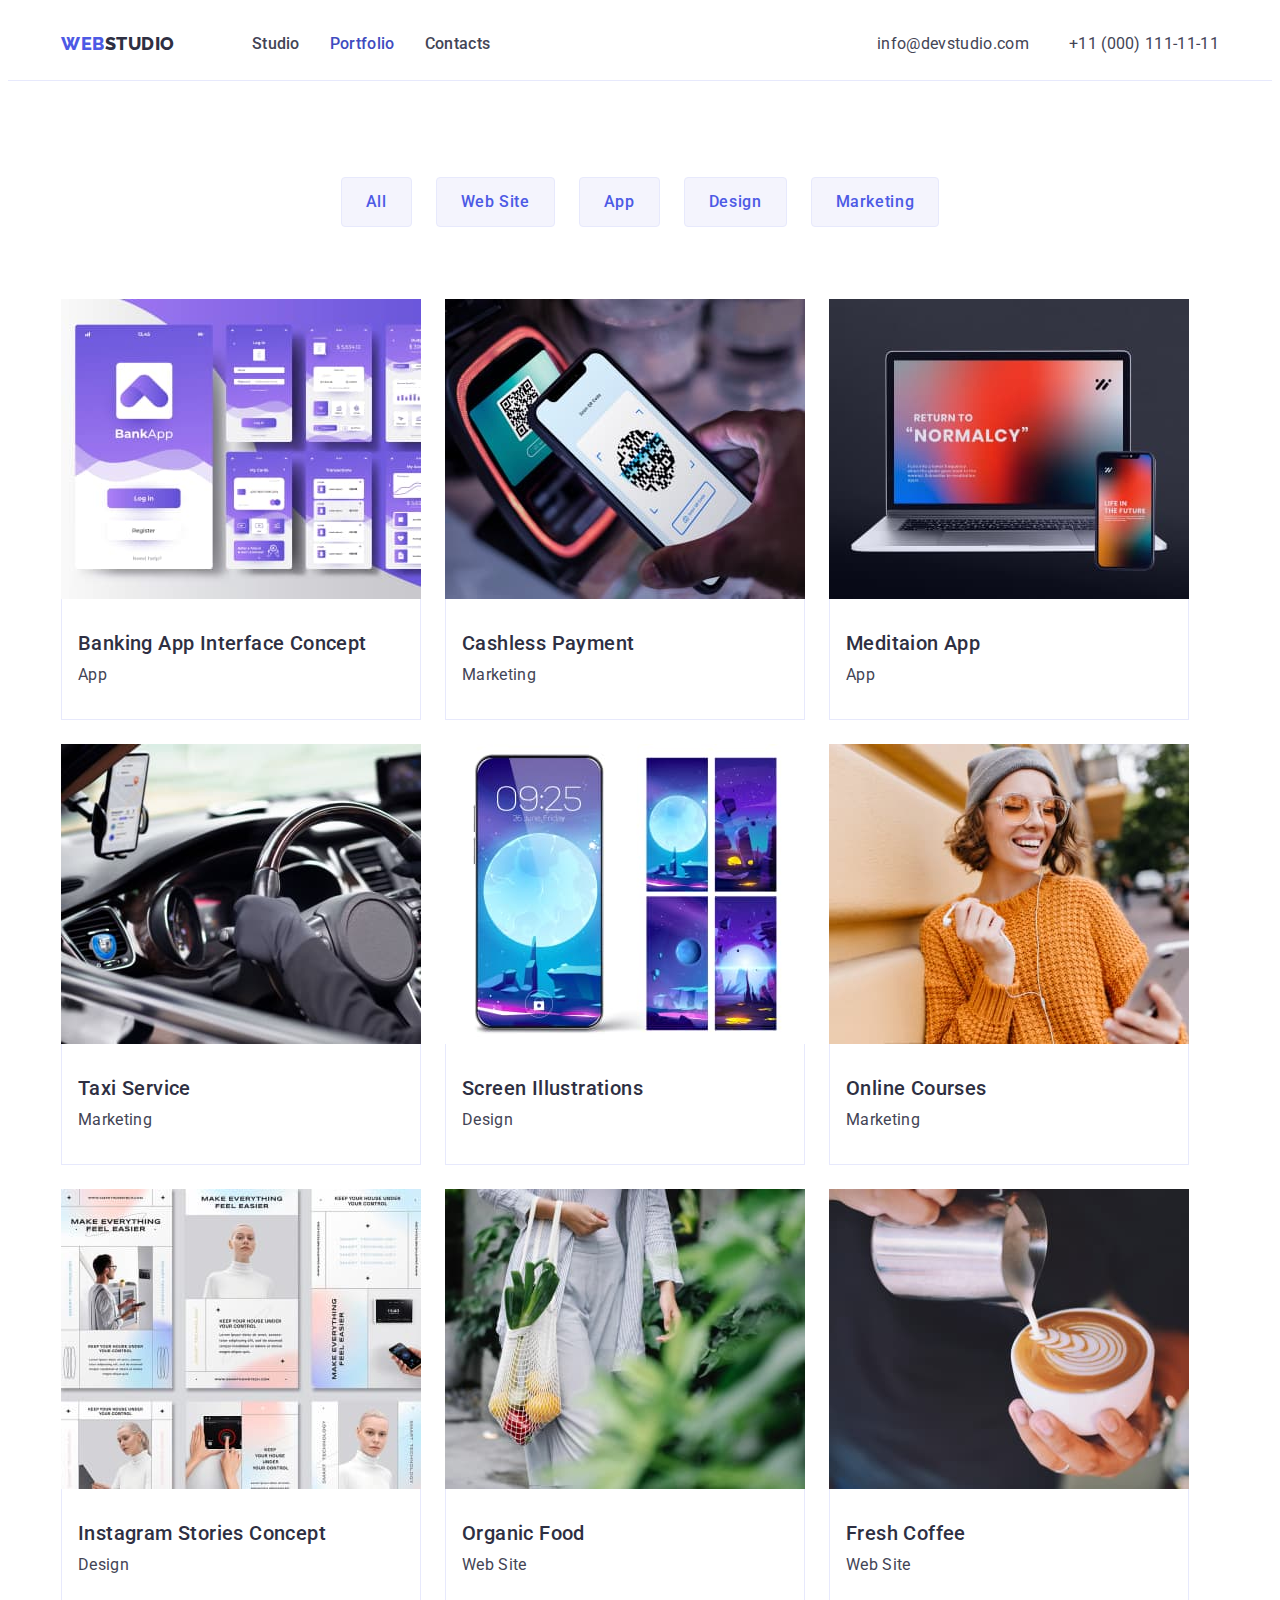
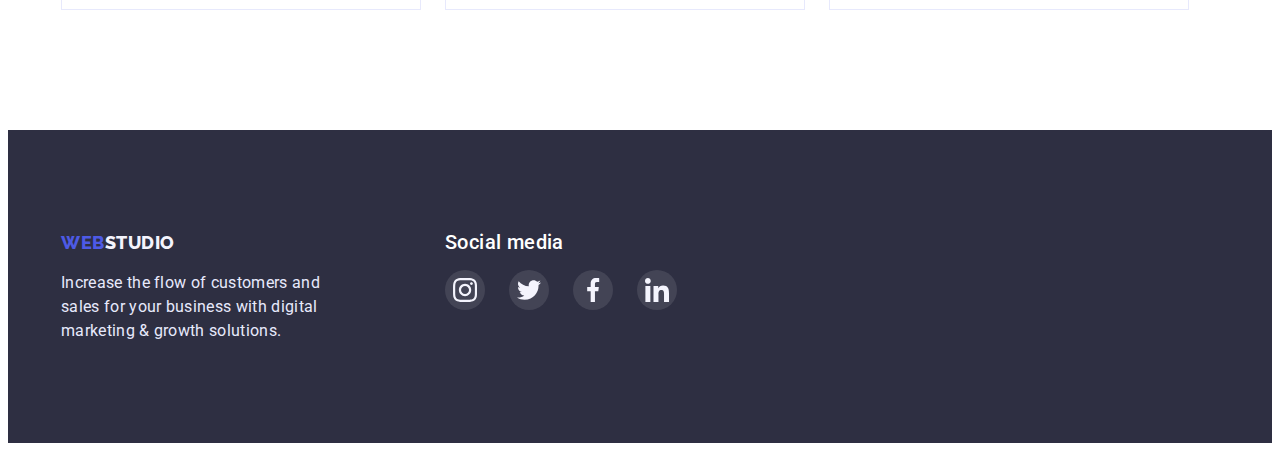
==== portfolio.html @ 7568bdea "changes" ====
<!DOCTYPE html>
<html lang="en">
  <head>
    <meta charset="UTF-8" />
    <meta http-equiv="X-UA-Compatible" content="IE=edge" />
    <meta name="viewport" content="width=device-width, initial-scale=1.0" />
    <title>WebStudio</title>
    <link rel="preconnect" href="https://fonts.googleapis.com" />
    <link rel="preconnect" href="https://fonts.gstatic.com" crossorigin />
    <link
      href="https://fonts.googleapis.com/css2?family=Raleway:wght@800&family=Roboto:wght@400;500;700&display=swap"
      rel="stylesheet"
    />
    <link
      rel="stylesheet"
      href="https://cdnjs.cloudflare.com/ajax/libs/modern-normalize/1.1.0/modern-normalize.min.css"
      integrity="sha512-wpPYUAdjBVSE4KJnH1VR1HeZfpl1ub8YT/NKx4PuQ5NmX2tKuGu6U/JRp5y+Y8XG2tV+wKQpNHVUX03MfMFn9Q=="
      crossorigin="anonymous"
      referrerpolicy="no-referrer"
    />
    <link rel="stylesheet" href="./css/styles.css" />
  </head>
  <body>
    <header class="header">
      <div class="container header-container">
        <nav class="header-navigation">
          <a class="header-logo link logo-style-text" href="index.html"
            >Web <span class="logo logo-style-text">Studio</span></a
          >
          <ul class="header-list list">
            <li class="header-item">
              <a class="header-link link" href="./index.html">Studio</a>
            </li>
            <li class="header-item">
              <a class="header-link link current selected" href="./portfolio.html"
                >Portfolio</a
              >
            </li>
            <li class="header-item">
              <a class="header-link link" href="">Contacts</a>
            </li>
          </ul>
        </nav>
        <ul class="header-contact list">
          <li>
            <a
              class="header-contact-link link text"
              href="mailto:info@devstudio.com"
              >info@devstudio.com</a
            >
          </li>
          <li>
            <a class="header-contact-link link text" href="tel:+110001111111"
              >+11 (000) 111-11-11</a
            >
          </li>
        </ul>
      </div>
    </header>
    <main>
      <section class="menu">
        <div class="container">
          <h1 hidden>Menu</h1>
          <ul class="menu-list list">
            <li class="menu-item">
              <button class="menu-btn" type="button">All</button>
            </li>
            <li class="menu-item">
              <button class="menu-btn" type="button">Web Site</button>
            </li>
            <li class="menu-item">
              <button class="menu-btn" type="button">App</button>
            </li>
            <li class="menu-item">
              <button class="menu-btn" type="button">Design</button>
            </li>
            <li class="menu-item">
              <button class="menu-btn" type="button">Marketing</button>
            </li>
          </ul>
          <ul class="menu-portfolio list">
            <li class="menu-portfolio-item">
              <a href="#" class="menu=portfolio-link link">
              <img
                class="menu-img"
                src="./images/portfolio/bankin-app.jpg"
                alt="Banking App Interface Concept"
                width="360"
                height="300"
              />
              <p class="overley"></p>
              <div class="portfolio-card">
                <h2 class="menu-title head-title-third">
                  Banking App Interface Concept
                </h2>
                <p class="menu-after-title text">App</p>
              </div>
            </a>
            </li>
            <li class="menu-portfolio-item">
              <a href="#" class="menu-portfolio-link link">
                <div class="menu-img-wrapper">
              <img
                class="menu-img"
                src="./images/portfolio/cashless-payment.jpg"
                alt="Cashless Payment"
                width="360"
                height="300"
              />
              <p class="overlay text">14 Stylish and User-Friendly App Design Concepts · Task Manager App · Calorie Tracker App · Exotic Fruit Ecommerce App · Cloud Storage App</p>
            </div>
              <div class="portfolio-card">
                <h2 class="menu-title head-title-third">Cashless Payment</h2>
                <p class="menu-after-title text">Marketing</p>
              </div>
            </a>
            </li>
            <li class="menu-portfolio-item">
              <a href="#" class="menu=portfolio-link link">
              <img
                class="menu-img"
                src="./images/portfolio/meditaion-app.jpg"
                alt="Meditaion App"
                width="360"
                height="300"
              />
              <p class="overley"></p>
              <div class="portfolio-card">
                <h2 class="menu-title head-title-third">Meditaion App</h2>
                <p class="menu-after-title text">App</p>
              </div>
            </a>
            </li>
            <li class="menu-portfolio-item">
              <a href="#" class="menu=portfolio-link link">
              <img
                class="menu-img"
                src="./images/portfolio/taxi-service.jpg"
                alt="Taxi Service"
                width="360"
                height="300"
              />
              <p class="overley"></p>
              <div class="portfolio-card">
                <h2 class="menu-title head-title-third">Taxi Service</h2>
                <p class="menu-after-title text">Marketing</p>
              </div>
            </a>
            </li>
            <li class="menu-portfolio-item">
              <a href="#" class="menu=portfolio-link link">
              <img
                class="menu-img"
                src="./images/portfolio/screen-illustrations.jpg"
                alt="Screen Illustrations"
                width="360"
                height="300"
              />
              <p class="overley"></p>
              <div class="portfolio-card">
                <h2 class="menu-title head-title-third">
                  Screen Illustrations
                </h2>
                <p class="menu-after-title text">Design</p>
              </div>
            </a>
            </li>
            <li class="menu-portfolio-item">
              <a href="#" class="menu=portfolio-link link">
              <img
                class="menu-img"
                src="./images/portfolio/online-courses.jpg"
                alt="Online Courses"
                width="360"
                height="300"
              />
              <p class="overley"></p>
              <div class="portfolio-card">
                <h2 class="menu-title head-title-third">Online Courses</h2>
                <p class="menu-after-title text">Marketing</p>
              </div>
            </a>
            </li>
            <li class="menu-portfolio-item">
              <a href="#" class="menu=portfolio-link link">
              <img
                class="menu-img"
                src="./images/portfolio/instagram-stories.jpg"
                alt="Instagram Stories Concept"
                width="360"
                height="300"
              />
              <p class="overley"></p>
              <div class="portfolio-card">
                <h2 class="menu-title head-title-third">
                  Instagram Stories Concept
                </h2>
                <p class="menu-after-title text">Design</p>
              </div>
            </a>
            </li>
            <li class="menu-portfolio-item">
              <a href="#" class="menu=portfolio-link link">
              <img
                class="menu-img"
                src="./images/portfolio/organic-food.jpg"
                alt="Organic Food"
                width="360"
                height="300"
              />
              <p class="overley"></p>
              <div class="portfolio-card">
                <h2 class="menu-title head-title-third">Organic Food</h2>
                <p class="menu-after-title text">Web Site</p>
              </div>
            </a>
            </li>
            <li class="menu-portfolio-item">
              <a href="#" class="menu=portfolio-link link">
              <img
                class="menu-img"
                src="./images/portfolio/fresh-coffee.jpg"
                alt="Fresh Coffee"
                width="360"
                height="300"
              />
              <p class="overley"></p>
              <div class="portfolio-card">
                <h2 class="menu-title head-title-third">Fresh Coffee</h2>
                <p class="menu-after-title text">Web Site</p>
              </div>
            </a>
            </li>
          </ul>
        </div>
      </section>
    </main>
    <footer class="footer">
      <div class="container footer-conteiner">
        <div class="footer-left">
        <a class="footer-logo link logo-style-text" href="index.html"
          >Web <span class="logo-footer logo-style-text">Studio</span></a
        >
        <p class="footer-text text">
          Increase the flow of customers and sales for your business with
          digital marketing & growth solutions.
        </p>
      </div>
      <div class="footer-right">
        <h3 class="footer-social head-title-third">Social media</h3>
        <ul class="social-list footer-lis list">
          <li class="social-list-item">
            <a
              href=""
              target="_blank"
              rel="noopener noreferrer nofollow"
              class="social-list-link link footer-link"
            >
              <svg class="social-list-icon" width="24" height="24">
                <use href="./images/sprite.svg#instagram"></use>
              </svg>
            </a>
          </li>
          <li class="social-list-item">
            <a
              href=""
              target="_blank"
              rel="noopener noreferrer nofollow"
              class="social-list-link footer-link"
            >
              <svg class="social-list-icon" width="24" height="24">
                <use href="./images/sprite.svg#twitter"></use>
              </svg>
            </a>
          </li>
          <li class="social-list-item">
            <a
              href=""
              target="_blank"
              rel="noopener noreferrer nofollow"
              class="social-list-link footer-link"
            >
              <svg class="social-list-icon" width="24" height="24">
                <use href="./images/sprite.svg#facebook"></use>
              </svg>
            </a>
          </li>
          <li class="social-list-item">
            <a
              href=""
              target="_blank"
              rel="noopener noreferrer nofollow"
              class="social-list-link footer-link"
            >
              <svg class="social-list-icon" width="24" height="24">
                <use href="./images/sprite.svg#linkedin"></use>
              </svg>
            </a>
          </li>
        </ul>
      </div>
    </footer>

  </body>
</html>
---- css/styles.css ----
:root {
  --accent-color: #e7e9fc;
  --color-navigation: #4d5ae5;
  --first-title-color: #2e2f42;
  --background-color: #ffffff;
  --background-heder: #ffffff;
  --background-footer: #2e2f42;
  --color-lik: #434455;
  --color-contact: #434455;
  --color-text: #434455;
}
.head-title-second {
  font-weight: 700;
  font-size: 36px;
  line-height: calc(40 / 36);
  letter-spacing: 0.02em;
  text-transform: capitalize;
  color: var(--first-title-color);
}
.head-title-third {
  font-weight: 500;
  font-size: 20px;
  line-height: calc(24 / 20);
  letter-spacing: 0.02em;
  color: var(--first-title-color);
}
.logo-style-text {
  font-family: "Raleway", sans-serif;
  font-weight: 800;
  font-size: 18px;
  line-height: calc(24 / 18);
  display: flex;
  align-items: center;
  letter-spacing: 0.03em;
  text-transform: uppercase;
}
.text {
  font-family: "Roboto";
  font-style: normal;
  font-weight: 400;
  font-size: 16px;
  line-height: calc(24 / 16);
  letter-spacing: 0.02em;
  color: var(--color-text);
}

body {
  color: #2e2f42;
  background-color: #ffffff;
  font-family: "Roboto", sans-serif;
}
p,
h1,
h2,
h3,
h4,
h5,
h6 {
  margin: 0;
}
ul,
ol {
  margin: 0;
  padding-left: 0;
}
address {
  font-style: normal;
}
button {
  cursor: pointer;
}
img {
  display: block;
}
.list {
  list-style: none;
}
.link {
  text-decoration-line: none;
}
.container {
  width: 1158px;
  padding-left: 15px;
  padding-right: 15px;
  margin: 0 auto;
}
.section {
  padding-top: 120px;
  padding-bottom: 120px;
}

/*.site-body {
}*/

/*------HEADER-------*/
.header {
  background-color: var(--background-heder);

  background: #ffffff;
  border-bottom: 1px solid #e7e9fc;
}
.header-container {
  display: flex;
  align-items: center;
}
.header-navigation {
  display: flex;
  align-items: center;
  margin-right: auto;
  cursor: pointer;
}

.header-logo {
  color: #4d5ae5;
  margin-right: 77px;
}
.logo {
  color: #2e2f42;
}
.header-navigation .logo {
  padding-top: 24px;
  padding-bottom: 24px;
}
.header-list {
  font-family: "Roboto";
  font-style: normal;
  font-weight: 500;
  font-size: 16px;
  line-height: calc(24 / 16);
  color: var(--first-title-color);
  letter-spacing: 0.02em;
  display: flex;
  align-items: center;
  gap: 30px;
}
/*.header-item {
}*/

.header-link {
  color: var(--color-lik);
  transition: color 250ms cubic-bezier(0.4, 0, 0.2, 1);
}
.header-link.current {
  color: #404bbf;
}
.header-link.current::after {
  content: "";
  position: absolute;
  left: 0;
  bottom: 100%;
  width: 100%;
  height: 4px;
  border-radius: 2px;
  display: block;
  background-color: #404bbf;
}
.header-link:hover,
.header-link:focus {
  color: var(--color-navigation);
}
a.selected {
  color: blue;
  text-decoration: none;
  pointer-events: none;
}

.header-contact {
  display: flex;
  align-items: center;
  gap: 40px;
}

.header-contact-link {
  color: var(--color-contact);
  display: flex;
  align-items: center;
  transition: color 250ms cubic-bezier(0.4, 0, 0.2, 1);
}
.header-contact-link:hover,
.header-contact-link:focus {
  color: var(--color-navigation);
}

/*------HERO-------*/
.hero > .container {
  align-content: center;
}
.hero {
  background-color: #2e2f42;
  flex-grow: 1;
  padding-top: 188px;
  padding-bottom: 188px;
  background-image: linear-gradient(
      rgba(46, 47, 66, 0.7),
      rgba(46, 47, 66, 0.7)
    ),
    url(../images/hero/people-office.jpg);
  max-width: 1440px;
  display: flex;
  margin: 0 auto;
  align-items: center;
  background-size: cover;
  background-repeat: no-repeat;
  background-position: center;
}
.hero-text {
  display: flex;
  font-weight: 700;
  font-size: 56px;
  line-height: calc(60 / 56);
  text-align: center;
  letter-spacing: 0.02em;
  color: #ffffff;
  margin: auto;
  margin-bottom: 48px;
  max-width: 492px;
}

.hero-btn {
  font-family: inherit;
  font-style: normal;
  font-weight: 500;
  font-size: 16px;
  line-height: calc(19 / 16);
  letter-spacing: 0.04em;
  cursor: pointer;
  color: #ffffff;
  background: #4d5ae5;
  box-shadow: 0px 4px 4px rgba(0, 0, 0, 0.15);
  border-radius: 4px;
  min-width: 170px;
  flex-direction: row;
  align-items: flex-start;
  border: none;
  padding: 16px 32px;
  display: flex;
  margin: auto;
  transition: background-color 250ms cubic-bezier(0.4, 0, 0.2, 1);
}
.hero-btn:hover,
.hero-btn:focus {
  background-color: #404bbf;
}

/*------DESCRIPTION-------*/
.descripion {
  padding-top: 120px;
  padding-bottom: 0px;
}
.description-list {
  display: flex;
  gap: 24px;
}
.description-images {
  padding: 24px 100px;
  background: #f4f4fd;
  border-radius: 4px;
  justify-content: center;
  align-items: center;
  display: flex;
  margin-bottom: 8px;
}

/*.descripion-item {
}*/
.description-title {
  margin-bottom: 8px;
  /*margin-right: 24px;*/
}

/*.description-after-title {
}*/

/*------ABOUT-------*/
.about {
  padding-top: 120px;
  padding-bottom: 120px;
}

.about-title {
  text-align: center;
  margin-bottom: 72px;
}

.about-list {
  display: flex;
  gap: 24px;
}
.about-item {
  width: calc((100-48px) / 3);
}

/*------TEAM-------*/
.team {
  background-color: #f4f4fd;
  padding-top: 120px;
  padding-bottom: 120px;
}
.team-title {
  text-align: center;
  margin-bottom: 72px;
}

.team-list {
  display: flex;
  gap: 24px;
}
/*.team-img {
}*/
.team-item {
  width: calc((100-72px) / 4);
  background-color: #ffffff;
  box-shadow: 0px 1px 6px rgba(46, 47, 66, 0.08),
    0px 1px 1px rgba(46, 47, 66, 0.16), 0px 2px 1px rgba(46, 47, 66, 0.08);
  border-radius: 0px 0px 4px 4px;
}
.team-name {
  text-align: center;
  margin-bottom: 8px;
}
.team-text {
  text-align: center;
}
.team-card {
  padding-top: 32px;
  padding-bottom: 32px;
}
.social-list {
  display: flex;
  justify-content: center;
  gap: 24px;
}
.social-list-link {
  display: flex;
  justify-content: center;
  align-items: center;
  width: 40px;
  height: 40px;
  border-radius: 50%;
  background-color: #4d5ae5;
  transition: background 250ms cubic-bezier(0.4, 0, 0.2, 1);
}
.social-list-link:hover,
.social-list-link:focus {
  background: #404bbf;
}
/*------MENU-------*/

.menu {
  background-color: var(--background-color);
  padding-top: 96px;
  padding-bottom: 120px;
}

.menu-list {
  display: flex;
  gap: 24px;
  justify-content: center;
  /*  margin-top: 99px;*/
}
.menu-item {
}

.menu-btn {
  font-family: inherit;
  font-style: normal;
  font-weight: 500;
  font-size: 16px;
  line-height: calc(24 / 16);
  display: flex;
  align-items: center;
  text-align: center;
  letter-spacing: 0.04em;
  color: #4d5ae5;
  cursor: pointer;
  background-color: #f4f4fd;
  border: 1px solid #e7e9fc;
  border-radius: 4px;
  flex: none;
  order: 1;
  flex-grow: 0;
  padding: 12px 24px;
  transition: color 250ms cubic-bezier(0.4, 0, 0.2, 1),
    background-color 250ms cubic-bezier(0.4, 0, 0.2, 1),
    box-shadow 250ms cubic-bezier(0.4, 0, 0.2, 1),
    border 250ms cubic-bezier(0.4, 0, 0.2, 1);
}
.menu-btn:hover,
.menu-btn:focus {
  color: #ffffff;
  background-color: #404bbf;
  box-shadow: 0px 3px 1px rgba(0, 0, 0, 0.1), 0px 2px 1px rgba(0, 0, 0, 0.08),
    0px 2px 2px rgba(0, 0, 0, 0.12);
  border: color #404bbf;
}

.menu-portfolio {
  /*
  padding-top: 72px;*/
  margin-top: 72px;
  width: calc((100-48px) / 3);
  display: flex;
  flex-wrap: wrap;
  gap: 24px;
  background: #ffffff;
}
.overlay {
  position: absolute;
  left: 0;
  top: 0;
  width: 100%;
  height: 100%;
  overflow: auto;
  transform: translate(0, 100%);
  transition: transform 250ms cubic-bezier(0.4, 0, 0.2, 1);
  color: #f4f4fd;
  padding-top: 40px;
  padding-bottom: 40px;
  padding-left: 32px;
  padding-right: 32px;
  background-color: #4d5ae5;
  background-blend-mode: soft-light;
}
.menu-img {
  display: block;
  max-width: 360px;
  height: auto;
  /*margin-bottom: 32px;*/
  background: linear-gradient(
      0deg,
      rgba(77, 90, 229, 0.1),
      rgba(77, 90, 229, 0.1)
    ),
    url(2105.w026.n002.440B.p0.440.jpg);
  background-blend-mode: soft-light, normal;
}
.menu-img-wrapper {
  position: relative;
  overflow: hidden;
}
.menu-portfolio-link:hover .overlay,
.menu-portfolio-link:focus .overlay {
  transform: translate(0, 0);
}

.menu-portfolio-item {
  max-width: 360px;
  background: #ffffff;
  transition: box-shadow 250ms cubic-bezier(0.4, 0, 0.2, 1);
}
.menu-portfolio-link {
  display: block;
}
.menu-portfolio-item:hover,
.menu-portfolio-item:focus {
  box-shadow: 0px 1px 6px rgba(46, 47, 66, 0.08),
    0px 1px 1px rgba(46, 47, 66, 0.16), 0px 2px 1px rgba(46, 47, 66, 0.08);
}
.menu-title {
  margin-bottom: 8px;
}
.menu-after-title {
}
.portfolio-card {
  padding-top: 32px;
  padding-bottom: 32px;
  padding-left: 16px;
  border: 1px solid var(--accent-color);
  border-top: none;
}

/*--------CUSTOMERS-----*/
.customers {
  padding-top: 130px;
  padding-bottom: 120px;
}
.customer-title {
  text-align: center;
  margin-bottom: 72px;
}
.customer-list {
  display: flex;
  justify-content: center;
  gap: 24px;
}
.customer-item {
  width: calc((100-120px) / 6);
  display: flex;
  gap: 24px;
  flex-wrap: wrap;
}
.customer-icon {
  fill: #8e8f99;
}
.customer-link {
  display: flex;
  align-items: center;
  justify-content: center;
  padding: 16px 32px;
  border-radius: 4px;
  border: 1px solid #8e8f99;
  transition: fill 250ms cubic-bezier(0.4, 0, 0.2, 1),
    border-color 250ms cubic-bezier(0.4, 0, 0.2, 1);
}

.customer-link:hover,
.customer-link:focus,
.customer-link:active,
.customer-link:hover .customer-icon,
.customer-link:focus .customer-icon,
.customer-link:active .customer-icon {
  border-color: #404bbf;
  fill: #404bbf;
}
/*------FOOTER-------*/
.footer {
  background-color: var(--background-footer);
  padding-top: 100px;
  padding-bottom: 100px;
}
.footer .container {
  display: flex;
}
.footer-logo {
  color: #4d5ae5;
  margin-bottom: 16px;
}
.logo-footer {
  color: #f4f4fd;
}
.footer-text {
  color: #e7e9fc;
  max-width: 264px;
}
.footer-social {
  box-sizing: border-box;
  color: #ffffff;
  margin-bottom: 16px;
}
.footer-list {
  gap: 16px;
}
.footer-link {
  background: rgba(255, 255, 255, 0.1);
  transition: background 250ms cubic-bezier(0.4, 0, 0.2, 1),
    box-shadow 250ms cubic-bezier(0.4, 0, 0.2, 1);
}
.footer-link:hover,
.footer-link:focus {
  background: #31d0aa;
  box-shadow: 0px 4px 4px rgba(0, 0, 0, 0.25);
}
.footer-conteiner {
  display: flex;
  align-items: baseline;
  margin: auto;
  gap: 120px;
}
.footer-right {
}
/*--------MODAL--------*/
.backdrop {
  position: fixed;
  top: 0;
  left: 0;
  z-index: 100;
  width: 100%;
  height: 100%;
  background-color: rgba(46, 47, 66, 0.4);
  transition: opacity 250ms cubic-bezier(0.4, 0, 0.2, 1),
    visibility 250 ms cubic-bezier(0.4, 0, 0.2, 1);
}

.backdrop.is-hidden {
  opacity: 0;
  visibility: hidden;
  pointer-events: none;
}

.modal {
  position: absolute;
  top: 50%;
  left: 50%;
  transform: translate(-50%, -50%);
  width: 408px;
  height: 576px;
  background-color: #fcfcfc;
}

.modal-btn-close {
  position: absolute;
  top: 24px;
  right: 24px;
  display: flex;
  justify-content: center;
  align-items: center;
  width: 24px;
  height: 24px;
  border-radius: 50%;
  background: #e7e9fc;
  border: 1px solid rgba(0, 0, 0, 0.1);
  transition: fill 250ms cubic-bezier(0.4, 0, 0.2, 1),
    background 250ms cubic-bezier(0.4, 0, 0.2, 1);
}

.modal-close-icon {
  fill: #000000;
  transition: fill 250ms cubic-bezier(0.4, 0, 0.2, 1);
}

.modal-btn-close:hover,
.modal-btn-close:focus,
.modal-btn-close:hover .modal-close-icon,
.modal-btn-close:focus .modal-close-icon {
  border: 4px;
  background: #404bbf;
  fill: #ffffff;
}
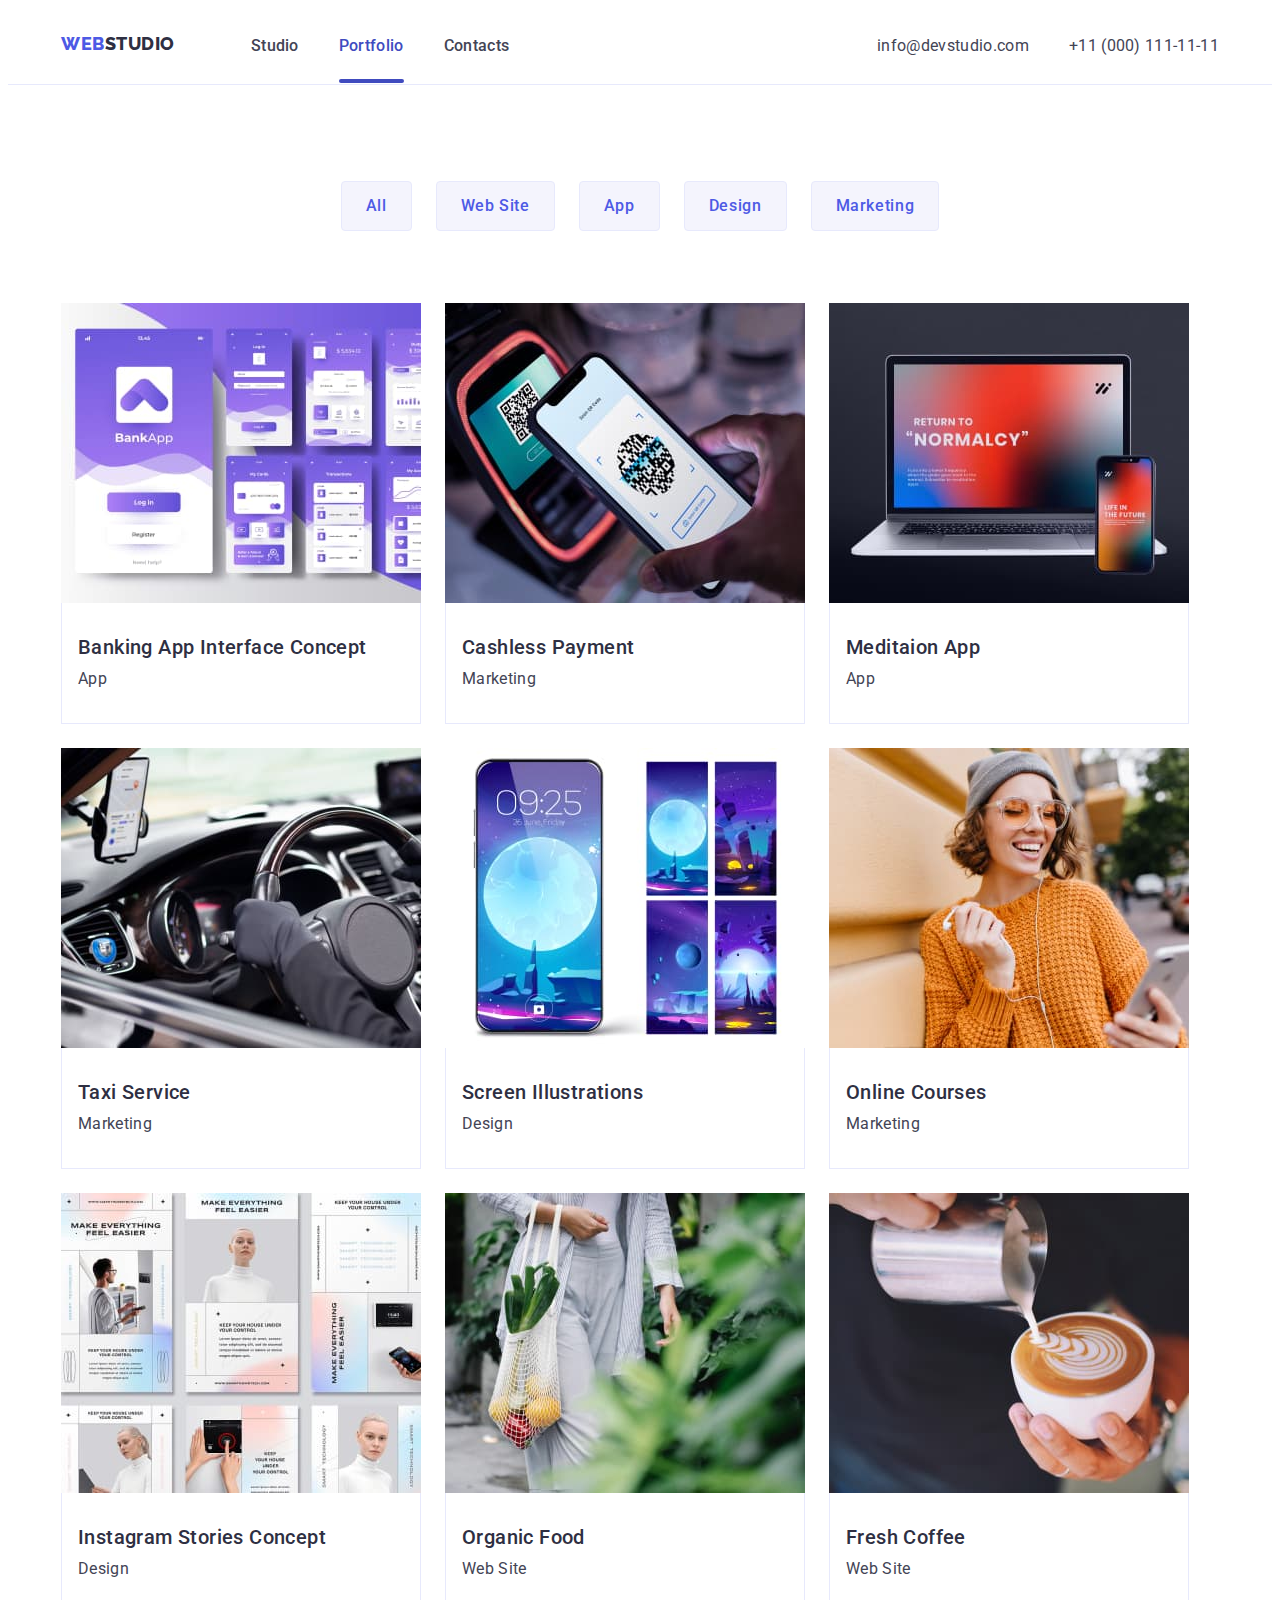
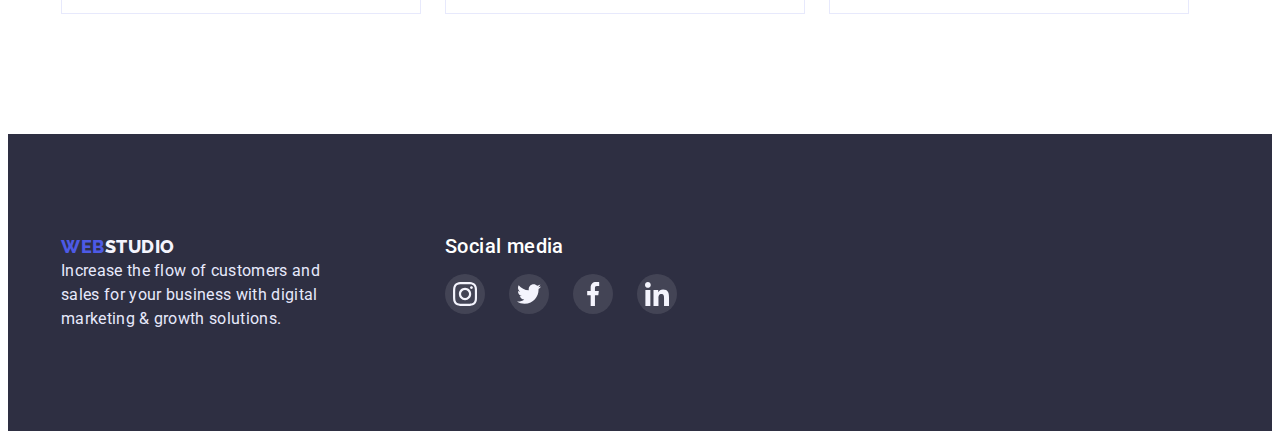
==== commit 6c12a150: "changes3" ====
--- a/portfolio.html
+++ b/portfolio.html
@@ -25,7 +25,7 @@
       <div class="container header-container">
         <nav class="header-navigation">
           <a class="header-logo link logo-style-text" href="index.html"
-            >Web <span class="logo logo-style-text">Studio</span></a
+            >Web<span class="logo logo-style-text">Studio</span></a
           >
           <ul class="header-list list">
             <li class="header-item">
@@ -80,7 +80,8 @@
           </ul>
           <ul class="menu-portfolio list">
             <li class="menu-portfolio-item">
-              <a href="#" class="menu=portfolio-link link">
+              <a href="#" class="menu-portfolio-link link">
+                <div class="menu-img-wrapper">
               <img
                 class="menu-img"
                 src="./images/portfolio/bankin-app.jpg"
@@ -88,7 +89,8 @@
                 width="360"
                 height="300"
               />
-              <p class="overley"></p>
+              <p class="overlay text">14 Stylish and User-Friendly App Design Concepts · Task Manager App · Calorie Tracker App · Exotic Fruit Ecommerce App · Cloud Storage App</p>
+            </div>
               <div class="portfolio-card">
                 <h2 class="menu-title head-title-third">
                   Banking App Interface Concept
@@ -116,7 +118,8 @@
             </a>
             </li>
             <li class="menu-portfolio-item">
-              <a href="#" class="menu=portfolio-link link">
+              <a href="#" class="menu-portfolio-link link">
+                <div class="menu-img-wrapper">
               <img
                 class="menu-img"
                 src="./images/portfolio/meditaion-app.jpg"
@@ -124,7 +127,8 @@
                 width="360"
                 height="300"
               />
-              <p class="overley"></p>
+              <p class="overlay"></p>
+            </div>
               <div class="portfolio-card">
                 <h2 class="menu-title head-title-third">Meditaion App</h2>
                 <p class="menu-after-title text">App</p>
@@ -132,7 +136,8 @@
             </a>
             </li>
             <li class="menu-portfolio-item">
-              <a href="#" class="menu=portfolio-link link">
+              <a href="#" class="menu-portfolio-link link">
+                <div class="menu-img-wrapper">
               <img
                 class="menu-img"
                 src="./images/portfolio/taxi-service.jpg"
@@ -140,7 +145,8 @@
                 width="360"
                 height="300"
               />
-              <p class="overley"></p>
+              <p class="overlay"></p>
+            </div>
               <div class="portfolio-card">
                 <h2 class="menu-title head-title-third">Taxi Service</h2>
                 <p class="menu-after-title text">Marketing</p>
@@ -148,7 +154,8 @@
             </a>
             </li>
             <li class="menu-portfolio-item">
-              <a href="#" class="menu=portfolio-link link">
+              <a href="#" class="menu-portfolio-link link">
+                <div class="menu-img-wrapper">
               <img
                 class="menu-img"
                 src="./images/portfolio/screen-illustrations.jpg"
@@ -156,7 +163,8 @@
                 width="360"
                 height="300"
               />
-              <p class="overley"></p>
+              <p class="overlay"></p>
+            </div>
               <div class="portfolio-card">
                 <h2 class="menu-title head-title-third">
                   Screen Illustrations
@@ -166,7 +174,8 @@
             </a>
             </li>
             <li class="menu-portfolio-item">
-              <a href="#" class="menu=portfolio-link link">
+              <a href="#" class="menu-portfolio-link link">
+                <div class="menu-img-wrapper">
               <img
                 class="menu-img"
                 src="./images/portfolio/online-courses.jpg"
@@ -174,7 +183,8 @@
                 width="360"
                 height="300"
               />
-              <p class="overley"></p>
+              <p class="overlay"></p>
+            </div>
               <div class="portfolio-card">
                 <h2 class="menu-title head-title-third">Online Courses</h2>
                 <p class="menu-after-title text">Marketing</p>
@@ -182,7 +192,8 @@
             </a>
             </li>
             <li class="menu-portfolio-item">
-              <a href="#" class="menu=portfolio-link link">
+              <a href="#" class="menu-portfolio-link link">
+                <div class="menu-img-wrapper">
               <img
                 class="menu-img"
                 src="./images/portfolio/instagram-stories.jpg"
@@ -190,7 +201,8 @@
                 width="360"
                 height="300"
               />
-              <p class="overley"></p>
+              <p class="overlay"></p>
+            </div>
               <div class="portfolio-card">
                 <h2 class="menu-title head-title-third">
                   Instagram Stories Concept
@@ -200,7 +212,8 @@
             </a>
             </li>
             <li class="menu-portfolio-item">
-              <a href="#" class="menu=portfolio-link link">
+              <a href="#" class="menu-portfolio-link link">
+                <div class="menu-img-wrapper">
               <img
                 class="menu-img"
                 src="./images/portfolio/organic-food.jpg"
@@ -208,7 +221,8 @@
                 width="360"
                 height="300"
               />
-              <p class="overley"></p>
+              <p class="overlay"></p>
+            </div>
               <div class="portfolio-card">
                 <h2 class="menu-title head-title-third">Organic Food</h2>
                 <p class="menu-after-title text">Web Site</p>
@@ -216,7 +230,8 @@
             </a>
             </li>
             <li class="menu-portfolio-item">
-              <a href="#" class="menu=portfolio-link link">
+              <a href="#" class="menu-portfolio-link link">
+                <div class="menu-img-wrapper">
               <img
                 class="menu-img"
                 src="./images/portfolio/fresh-coffee.jpg"
@@ -224,7 +239,8 @@
                 width="360"
                 height="300"
               />
-              <p class="overley"></p>
+              <p class="overlay"></p>
+            </div>
               <div class="portfolio-card">
                 <h2 class="menu-title head-title-third">Fresh Coffee</h2>
                 <p class="menu-after-title text">Web Site</p>
@@ -239,7 +255,7 @@
       <div class="container footer-conteiner">
         <div class="footer-left">
         <a class="footer-logo link logo-style-text" href="index.html"
-          >Web <span class="logo-footer logo-style-text">Studio</span></a
+          >Web<span class="logo-footer logo-style-text">Studio</span></a
         >
         <p class="footer-text text">
           Increase the flow of customers and sales for your business with
--- a/css/styles.css
+++ b/css/styles.css
@@ -29,8 +29,7 @@
   font-weight: 800;
   font-size: 18px;
   line-height: calc(24 / 18);
-  display: flex;
-  align-items: center;
+
   letter-spacing: 0.03em;
   text-transform: uppercase;
 }
@@ -112,31 +111,31 @@
 
 .header-logo {
   color: #4d5ae5;
-  margin-right: 77px;
 }
 .logo {
   color: #2e2f42;
 }
-.header-navigation .logo {
+.header-navigation .logo-style-text {
   padding-top: 24px;
-  padding-bottom: 24px;
+  padding-bottom: 28px;
 }
 .header-list {
-  font-family: "Roboto";
-  font-style: normal;
+  display: flex;
+  gap: 40px;
+  margin-left: 76px;
+}
+/*.header-item {
+}*/
+
+.header-link {
+  font-family: inherit;
   font-weight: 500;
   font-size: 16px;
-  line-height: calc(24 / 16);
-  color: var(--first-title-color);
+  line-height: 1.5;
   letter-spacing: 0.02em;
-  display: flex;
-  align-items: center;
-  gap: 30px;
-}
-/*.header-item {
-}*/
-
-.header-link {
+  padding-top: 24px;
+  padding-bottom: 28px;
+  position: relative;
   color: var(--color-lik);
   transition: color 250ms cubic-bezier(0.4, 0, 0.2, 1);
 }
@@ -147,7 +146,7 @@
   content: "";
   position: absolute;
   left: 0;
-  bottom: 100%;
+  bottom: 0%;
   width: 100%;
   height: 4px;
   border-radius: 2px;
@@ -171,9 +170,14 @@
 }
 
 .header-contact-link {
+  font-family: inherit;
+  font-weight: inherit;
+  font-size: 16px;
+  line-height: 1.5;
+  letter-spacing: 0.02em;
   color: var(--color-contact);
-  display: flex;
-  align-items: center;
+  padding-top: 24px;
+  padding-bottom: 24px;
   transition: color 250ms cubic-bezier(0.4, 0, 0.2, 1);
 }
 .header-contact-link:hover,
@@ -187,7 +191,7 @@
 }
 .hero {
   background-color: #2e2f42;
-  flex-grow: 1;
+
   padding-top: 188px;
   padding-bottom: 188px;
   background-image: linear-gradient(
@@ -204,16 +208,15 @@
   background-position: center;
 }
 .hero-text {
-  display: flex;
   font-weight: 700;
   font-size: 56px;
   line-height: calc(60 / 56);
   text-align: center;
   letter-spacing: 0.02em;
   color: #ffffff;
-  margin: auto;
+  margin: 0 auto;
   margin-bottom: 48px;
-  max-width: 492px;
+  width: 496px;
 }
 
 .hero-btn {
